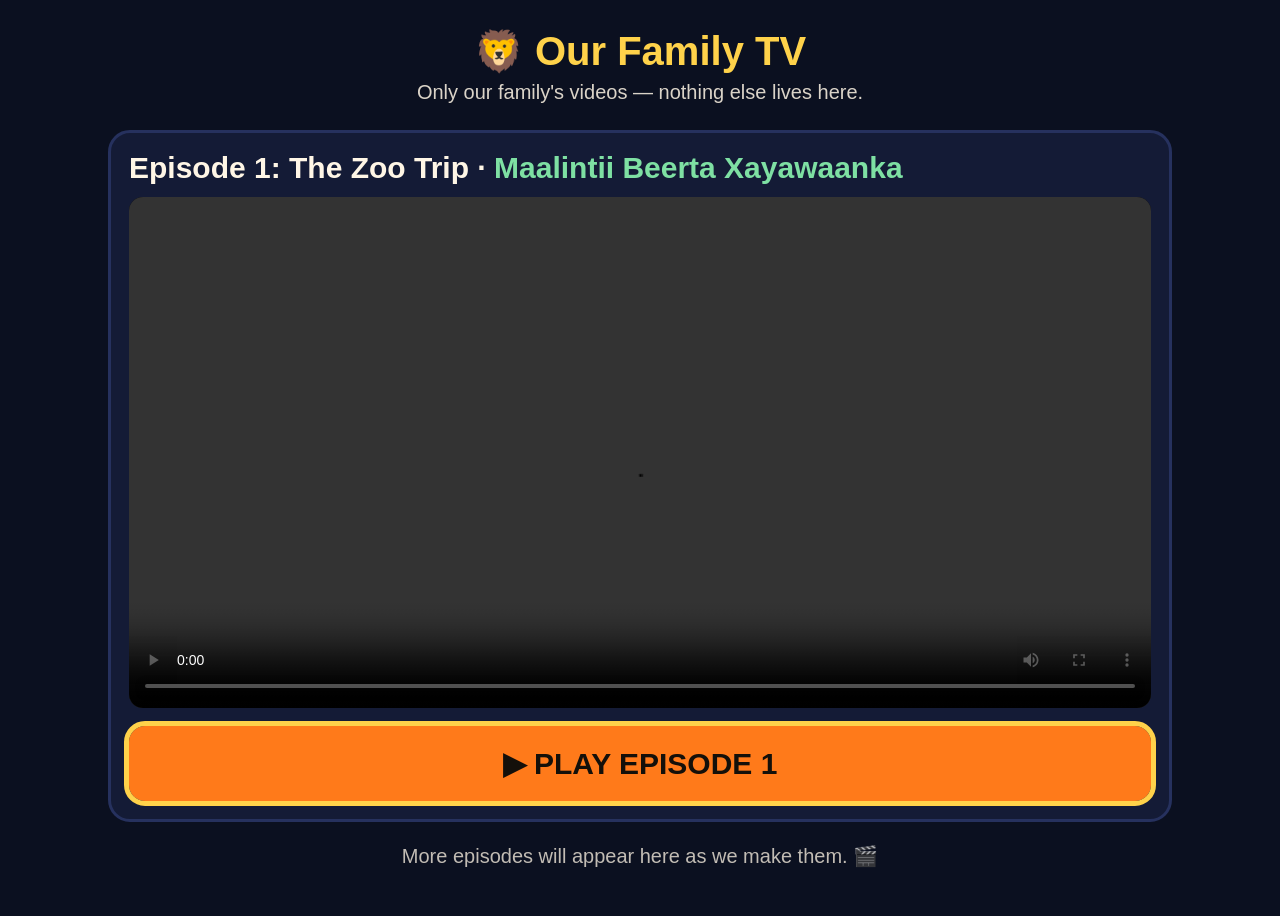
==== family-tv/index.html @ 689c6221 "Add Our Family TV player page (Episode 1)" ====
<!DOCTYPE html>
<html lang="en">
<head>
<meta charset="utf-8">
<meta name="robots" content="noindex">
<meta name="viewport" content="width=device-width, initial-scale=1">
<title>Our Family TV — Beerta Xayawaanka</title>
<style>
  * { box-sizing: border-box; margin: 0; padding: 0; }
  body { background: #0b1020; color: #fff6e6; font-family: Arial, Helvetica, sans-serif; min-height: 100vh; }
  header { text-align: center; padding: 28px 16px 8px; }
  header h1 { font-size: 40px; color: #ffd24a; }
  header p { font-size: 20px; opacity: .85; margin-top: 6px; }
  .wrap { max-width: 1100px; margin: 0 auto; padding: 18px; }
  .card { background: #141b36; border: 3px solid #26315e; border-radius: 22px; padding: 18px; }
  .card h2 { font-size: 30px; margin-bottom: 12px; }
  .card h2 .so { color: #7ee0a3; }
  video { width: 100%; border-radius: 14px; background: #000; outline: none; }
  video:focus { outline: 5px solid #ffd24a; }
  .bigplay { display: block; width: 100%; margin-top: 14px; padding: 20px; font-size: 30px; font-weight: bold;
             background: #ff7a1a; color: #14100a; border: none; border-radius: 16px; cursor: pointer; }
  .bigplay:focus { outline: 5px solid #ffd24a; }
  .soon { text-align: center; font-size: 20px; opacity: .75; padding: 22px 10px 30px; }
</style>
</head>
<body>
  <header>
    <h1>🦁 Our Family TV</h1>
    <p>Only our family's videos — nothing else lives here.</p>
  </header>
  <div class="wrap">
    <div class="card">
      <h2>Episode 1: The Zoo Trip · <span class="so">Maalintii Beerta Xayawaanka</span></h2>
      <video id="ep1" controls preload="metadata" playsinline poster="" src="https://muse.ai/files/659723920550967/1775176470204315/r24ieunemr0gjjdfn8y2k7rp/episode1.mp4"></video>
      <button class="bigplay" id="playbtn">▶ PLAY EPISODE 1</button>
    </div>
    <p class="soon">More episodes will appear here as we make them. 🎬</p>
  </div>
<script>
  var v = document.getElementById('ep1');
  var b = document.getElementById('playbtn');
  b.addEventListener('click', function () {
    if (v.paused) { v.play(); b.textContent = '⏸ PAUSE'; }
    else { v.pause(); b.textContent = '▶ PLAY EPISODE 1'; }
  });
  v.addEventListener('play', function () { b.textContent = '⏸ PAUSE'; });
  v.addEventListener('pause', function () { b.textContent = '▶ PLAY EPISODE 1'; });
  window.addEventListener('load', function () { b.focus(); });
</script>
</body>
</html>
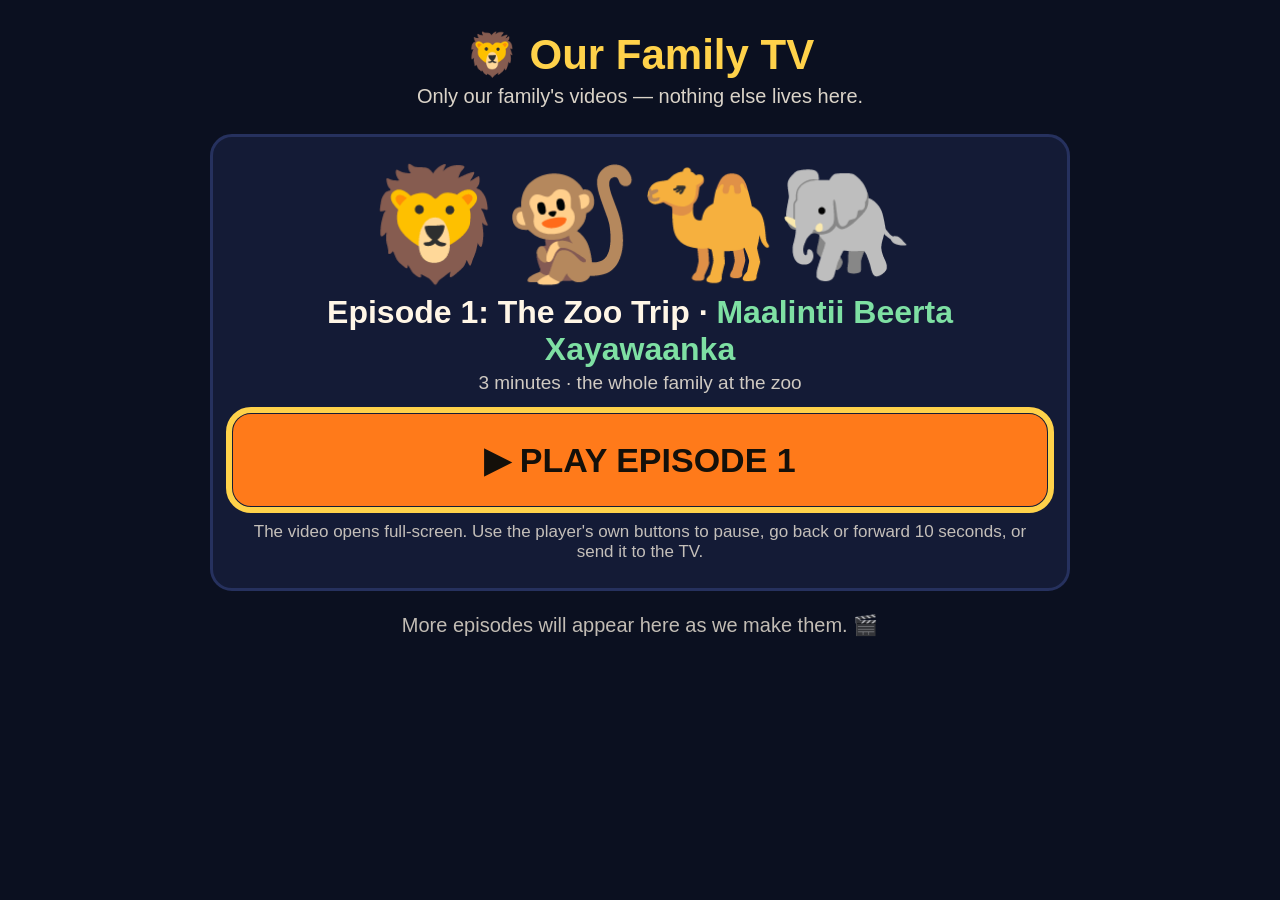
==== commit ad67a1af: "Family TV page: launch the video full-screen instead of embedding it" ====
--- a/family-tv/index.html
+++ b/family-tv/index.html
@@ -8,18 +8,19 @@
 <style>
   * { box-sizing: border-box; margin: 0; padding: 0; }
   body { background: #0b1020; color: #fff6e6; font-family: Arial, Helvetica, sans-serif; min-height: 100vh; }
-  header { text-align: center; padding: 28px 16px 8px; }
-  header h1 { font-size: 40px; color: #ffd24a; }
+  header { text-align: center; padding: 30px 16px 6px; }
+  header h1 { font-size: 42px; color: #ffd24a; }
   header p { font-size: 20px; opacity: .85; margin-top: 6px; }
-  .wrap { max-width: 1100px; margin: 0 auto; padding: 18px; }
-  .card { background: #141b36; border: 3px solid #26315e; border-radius: 22px; padding: 18px; }
-  .card h2 { font-size: 30px; margin-bottom: 12px; }
+  .wrap { max-width: 900px; margin: 0 auto; padding: 20px; }
+  .card { background: #141b36; border: 3px solid #26315e; border-radius: 22px; padding: 26px 20px; text-align: center; }
+  .poster { font-size: 110px; line-height: 1.1; }
+  .card h2 { font-size: 32px; margin: 10px 0 4px; }
   .card h2 .so { color: #7ee0a3; }
-  video { width: 100%; border-radius: 14px; background: #000; outline: none; }
-  video:focus { outline: 5px solid #ffd24a; }
-  .bigplay { display: block; width: 100%; margin-top: 14px; padding: 20px; font-size: 30px; font-weight: bold;
-             background: #ff7a1a; color: #14100a; border: none; border-radius: 16px; cursor: pointer; }
-  .bigplay:focus { outline: 5px solid #ffd24a; }
+  .card .len { font-size: 19px; opacity: .8; margin-bottom: 20px; }
+  a.bigplay { display: block; padding: 26px 16px; font-size: 34px; font-weight: bold; text-decoration: none;
+              background: #ff7a1a; color: #14100a; border-radius: 18px; }
+  a.bigplay:focus { outline: 6px solid #ffd24a; }
+  .hint { font-size: 17px; opacity: .75; margin-top: 16px; }
   .soon { text-align: center; font-size: 20px; opacity: .75; padding: 22px 10px 30px; }
 </style>
 </head>
@@ -30,22 +31,16 @@
   </header>
   <div class="wrap">
     <div class="card">
+      <div class="poster">🦁🐒🐪🐘</div>
       <h2>Episode 1: The Zoo Trip · <span class="so">Maalintii Beerta Xayawaanka</span></h2>
-      <video id="ep1" controls preload="metadata" playsinline poster="" src="https://muse.ai/files/659723920550967/1775176470204315/r24ieunemr0gjjdfn8y2k7rp/episode1.mp4"></video>
-      <button class="bigplay" id="playbtn">▶ PLAY EPISODE 1</button>
+      <p class="len">3 minutes · the whole family at the zoo</p>
+      <a class="bigplay" id="playbtn" href="https://muse.ai/files/659723920550967/1775176470204315/r24ieunemr0gjjdfn8y2k7rp/episode1.mp4">▶ PLAY EPISODE 1</a>
+      <p class="hint">The video opens full-screen. Use the player's own buttons to pause, go back or forward 10 seconds, or send it to the TV.</p>
     </div>
     <p class="soon">More episodes will appear here as we make them. 🎬</p>
   </div>
 <script>
-  var v = document.getElementById('ep1');
-  var b = document.getElementById('playbtn');
-  b.addEventListener('click', function () {
-    if (v.paused) { v.play(); b.textContent = '⏸ PAUSE'; }
-    else { v.pause(); b.textContent = '▶ PLAY EPISODE 1'; }
-  });
-  v.addEventListener('play', function () { b.textContent = '⏸ PAUSE'; });
-  v.addEventListener('pause', function () { b.textContent = '▶ PLAY EPISODE 1'; });
-  window.addEventListener('load', function () { b.focus(); });
+  window.addEventListener('load', function () { document.getElementById('playbtn').focus(); });
 </script>
 </body>
 </html>
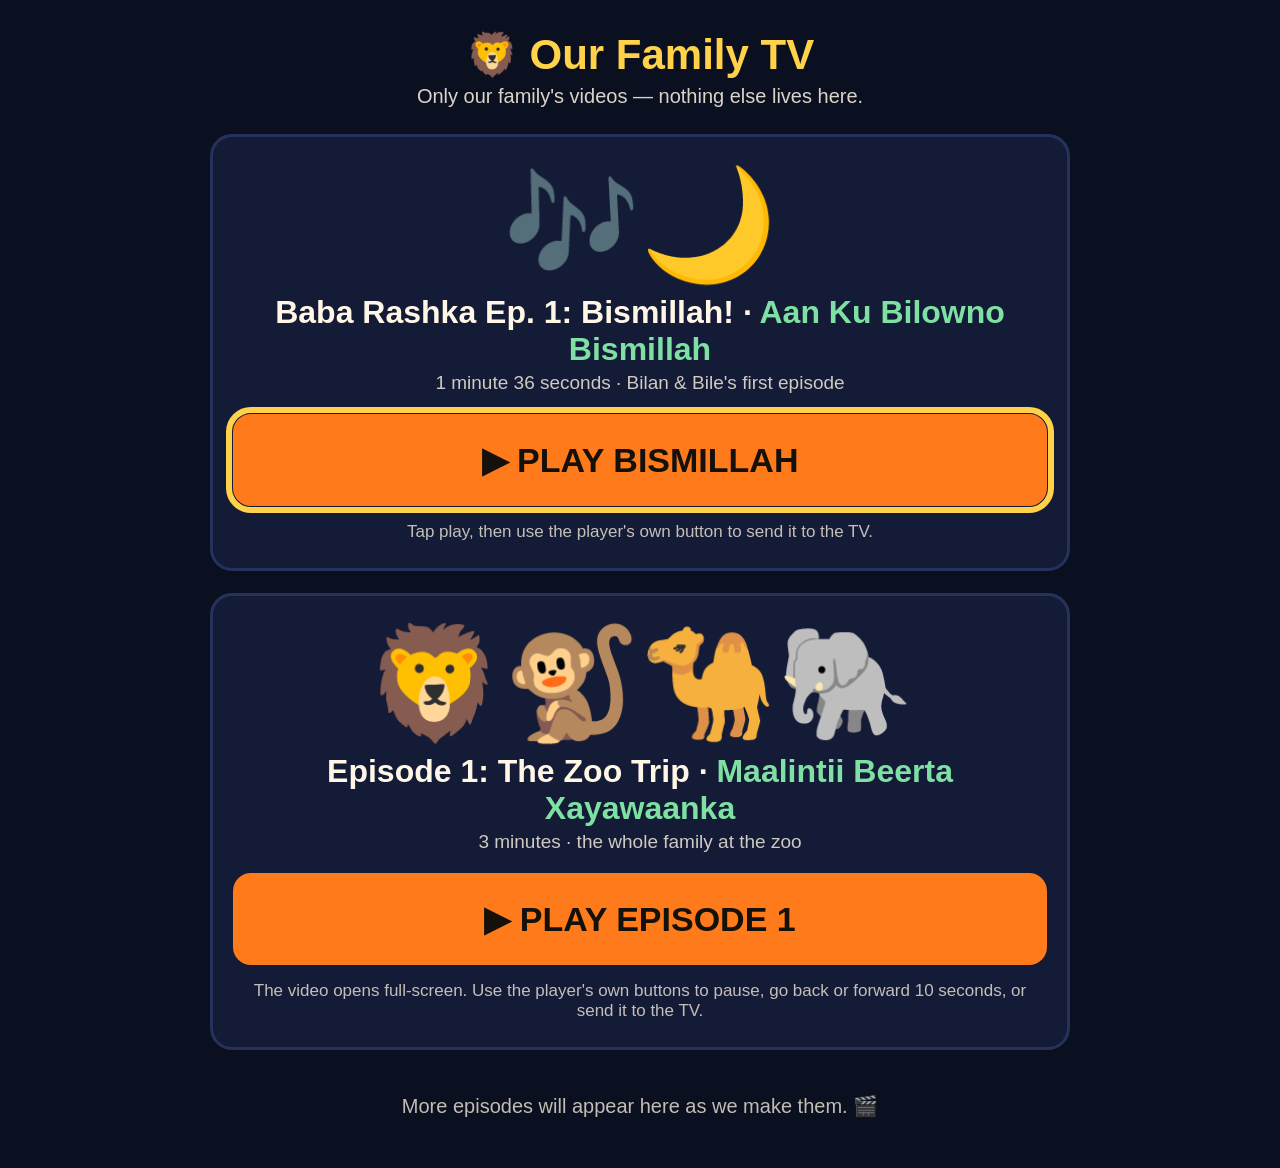
==== commit 97cc059a: "Family TV: add Baba Rashka Episode 1 (Bismillah) with fresh video link" ====
--- a/family-tv/index.html
+++ b/family-tv/index.html
@@ -12,7 +12,7 @@
   header h1 { font-size: 42px; color: #ffd24a; }
   header p { font-size: 20px; opacity: .85; margin-top: 6px; }
   .wrap { max-width: 900px; margin: 0 auto; padding: 20px; }
-  .card { background: #141b36; border: 3px solid #26315e; border-radius: 22px; padding: 26px 20px; text-align: center; }
+  .card { background: #141b36; border: 3px solid #26315e; border-radius: 22px; padding: 26px 20px; text-align: center; margin-bottom: 22px; }
   .poster { font-size: 110px; line-height: 1.1; }
   .card h2 { font-size: 32px; margin: 10px 0 4px; }
   .card h2 .so { color: #7ee0a3; }
@@ -31,10 +31,17 @@
   </header>
   <div class="wrap">
     <div class="card">
+      <div class="poster">🎶🌙</div>
+      <h2>Baba Rashka Ep. 1: Bismillah! · <span class="so">Aan Ku Bilowno Bismillah</span></h2>
+      <p class="len">1 minute 36 seconds · Bilan &amp; Bile's first episode</p>
+      <a class="bigplay" id="playbtn" href="https://muse.ai/files/659723920550967/3449253908596366/9l156qgft9w03bt9qwipa4v6/episode1-final.mp4">▶ PLAY BISMILLAH</a>
+      <p class="hint">Tap play, then use the player's own button to send it to the TV.</p>
+    </div>
+    <div class="card">
       <div class="poster">🦁🐒🐪🐘</div>
       <h2>Episode 1: The Zoo Trip · <span class="so">Maalintii Beerta Xayawaanka</span></h2>
       <p class="len">3 minutes · the whole family at the zoo</p>
-      <a class="bigplay" id="playbtn" href="https://muse.ai/files/659723920550967/1775176470204315/r24ieunemr0gjjdfn8y2k7rp/episode1.mp4">▶ PLAY EPISODE 1</a>
+      <a class="bigplay" href="https://muse.ai/files/659723920550967/1775176470204315/r24ieunemr0gjjdfn8y2k7rp/episode1.mp4">▶ PLAY EPISODE 1</a>
       <p class="hint">The video opens full-screen. Use the player's own buttons to pause, go back or forward 10 seconds, or send it to the TV.</p>
     </div>
     <p class="soon">More episodes will appear here as we make them. 🎬</p>
